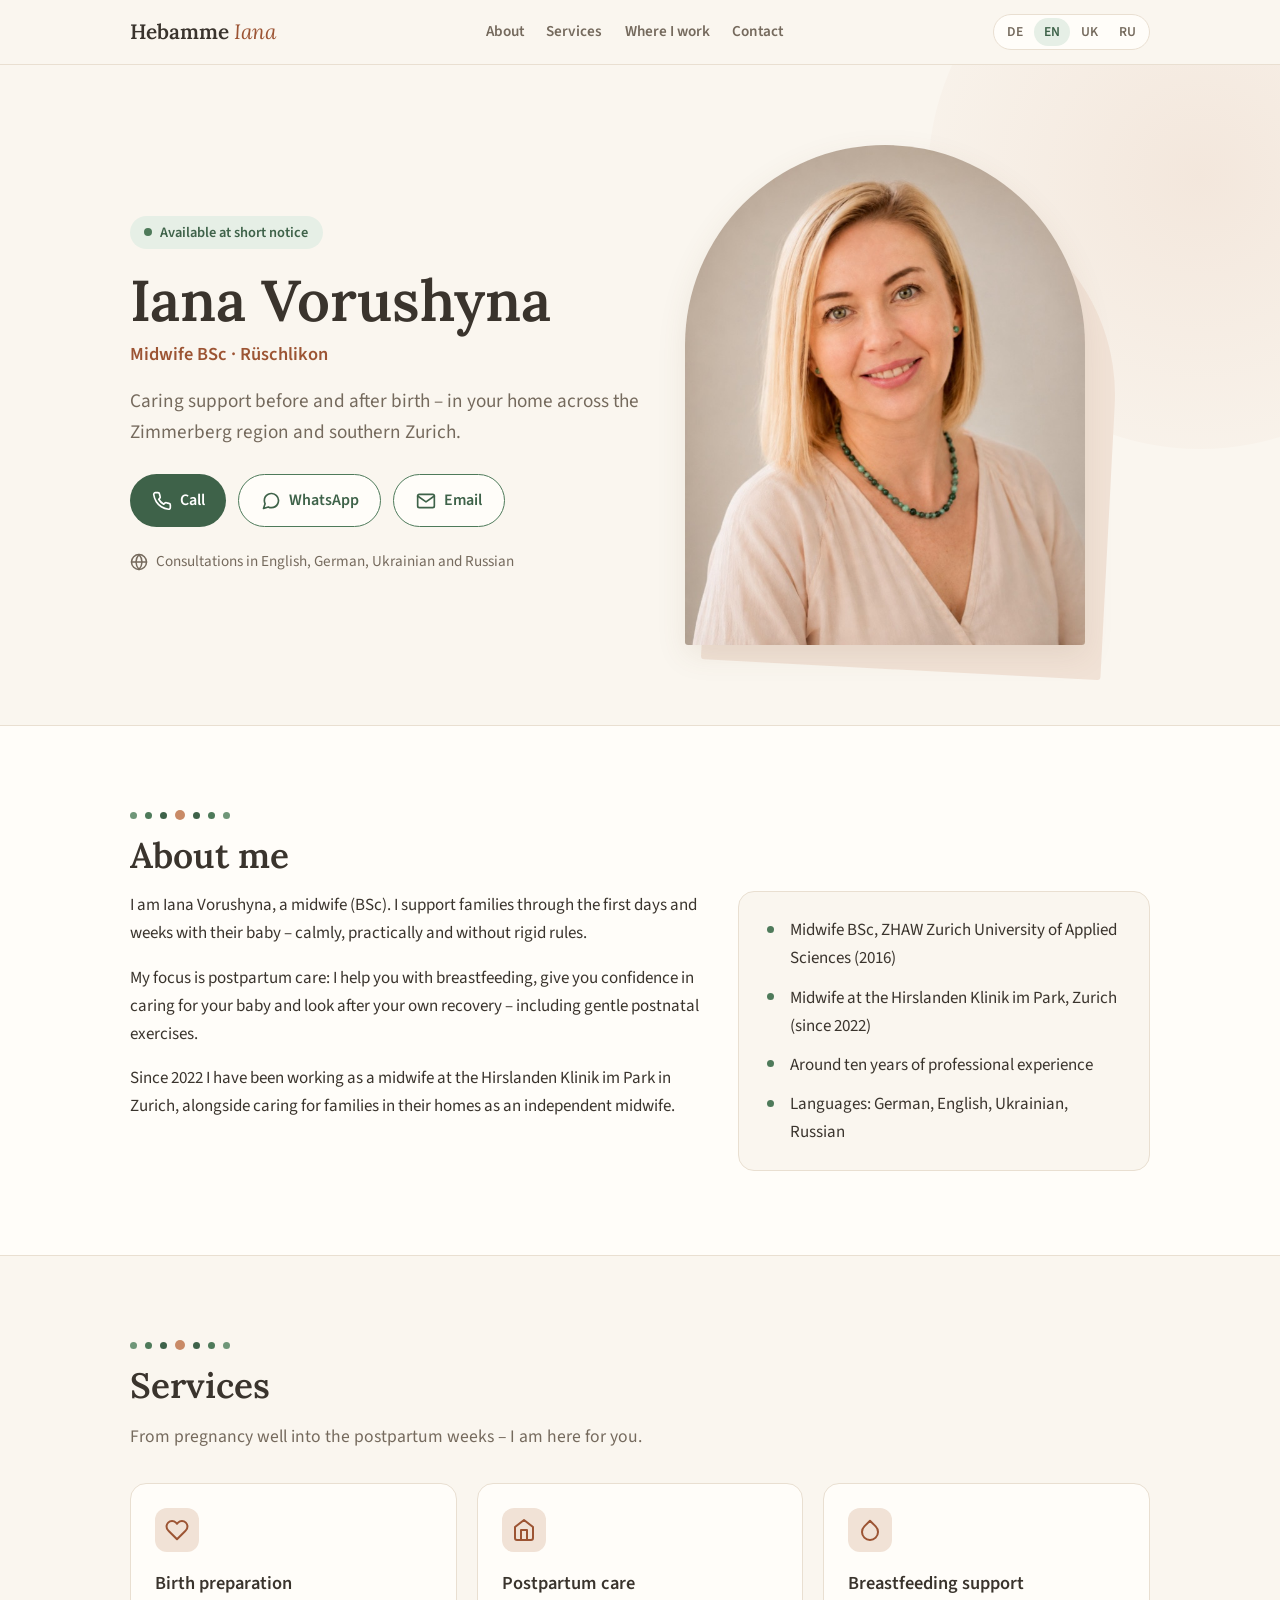
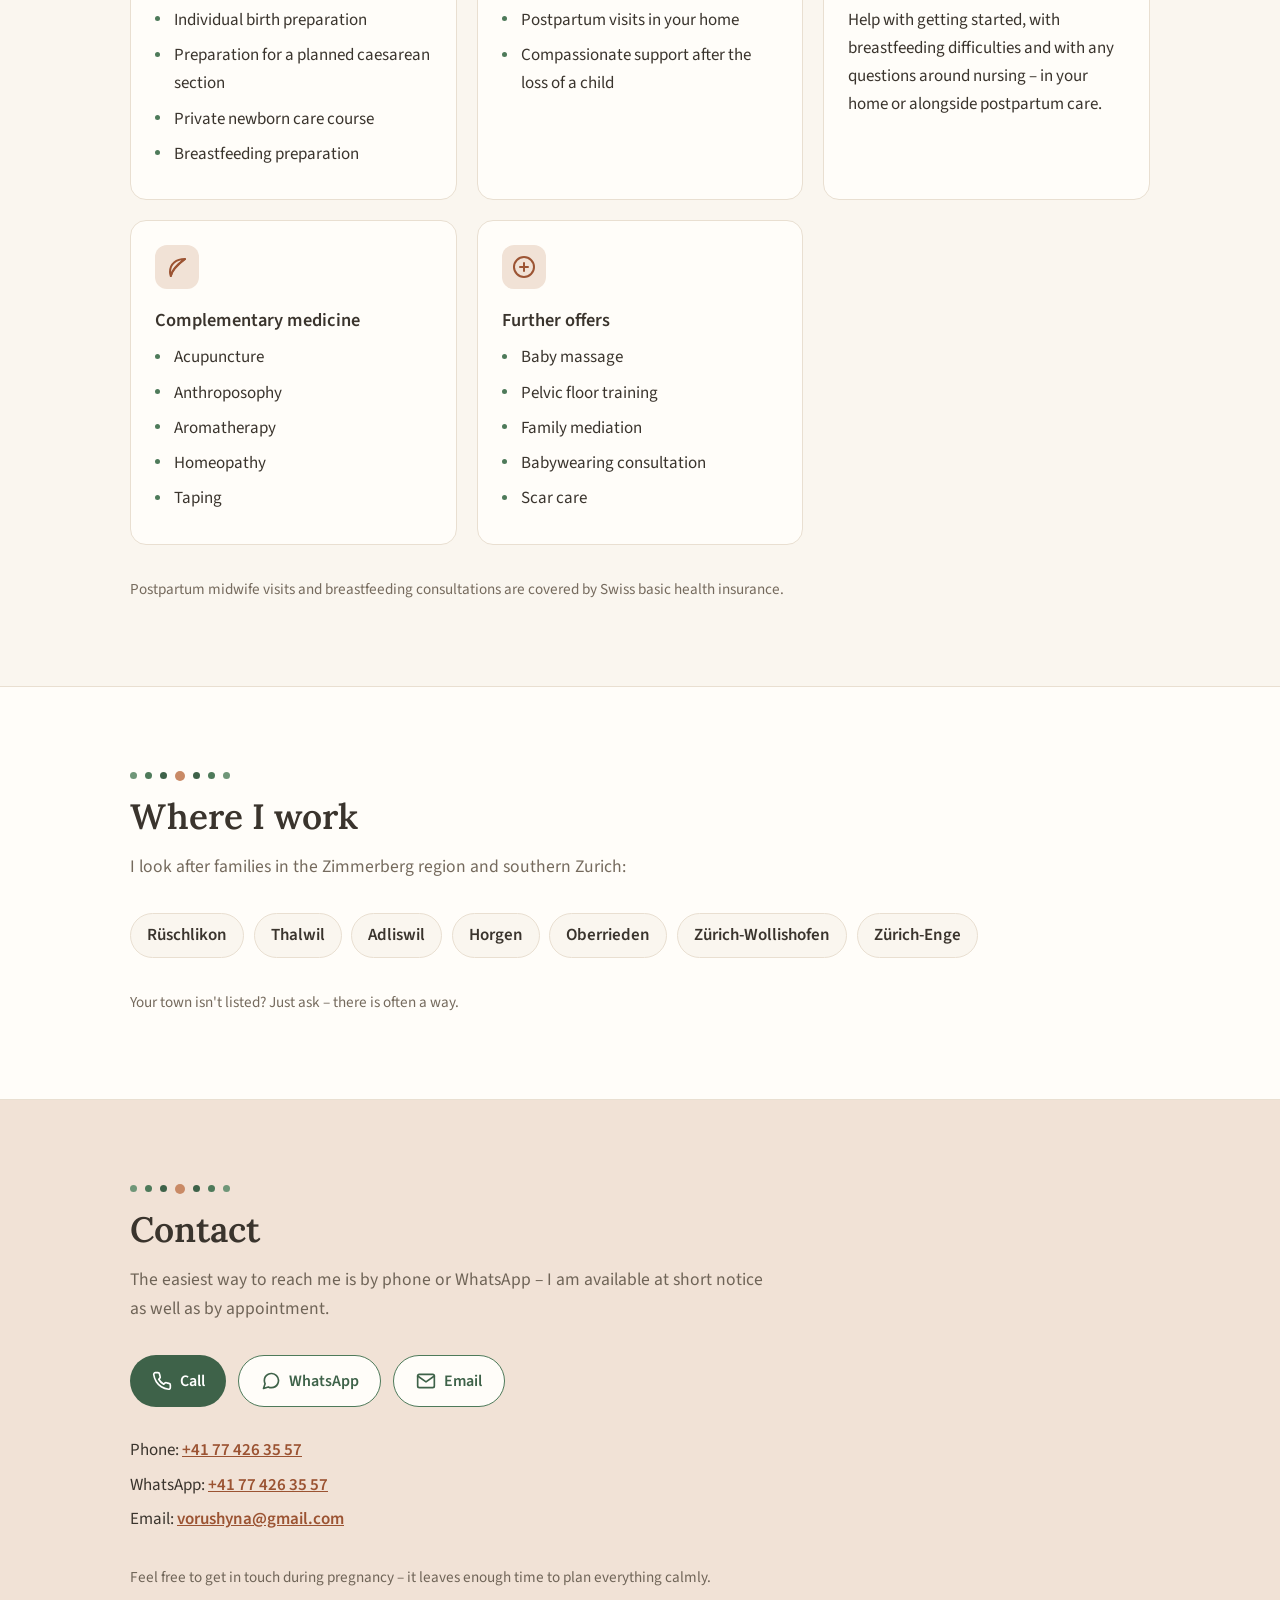
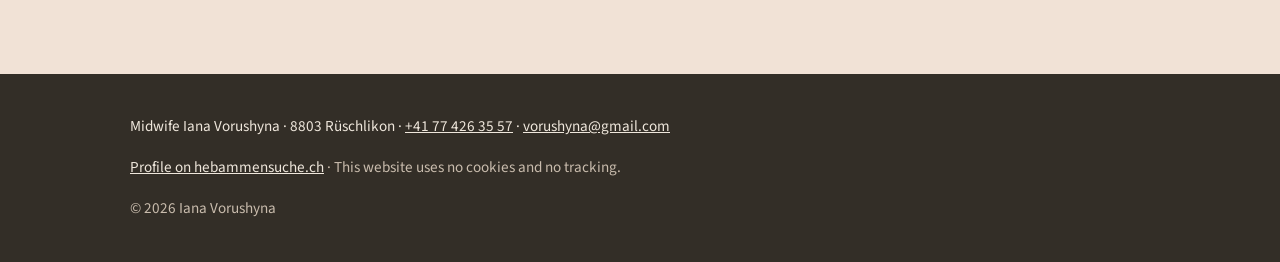
==== en/index.html @ c599ef02 "Add English page" ====
<!doctype html>
<html lang="en">
<head>
  <meta charset="utf-8">
  <meta name="viewport" content="width=device-width, initial-scale=1">
  <title>Midwife Iana Vorushyna – Rüschlikon &amp; Zimmerberg region</title>
  <meta name="description" content="Midwife (BSc) in Rüschlikon: postpartum home visits, breastfeeding support and birth preparation in the Zimmerberg region and Zurich. English-speaking, available at short notice.">
  <link rel="canonical" href="https://hebamme-iana.ch/en/">
  <link rel="alternate" hreflang="de" href="https://hebamme-iana.ch/">
  <link rel="alternate" hreflang="en" href="https://hebamme-iana.ch/en/">
  <link rel="alternate" hreflang="uk" href="https://hebamme-iana.ch/uk/">
  <link rel="alternate" hreflang="ru" href="https://hebamme-iana.ch/ru/">
  <link rel="alternate" hreflang="x-default" href="https://hebamme-iana.ch/">
  <meta property="og:type" content="website">
  <meta property="og:title" content="Midwife Iana Vorushyna – Rüschlikon &amp; Zimmerberg region">
  <meta property="og:description" content="Postpartum home visits, breastfeeding support and birth preparation in the Zimmerberg region and Zurich.">
  <meta property="og:url" content="https://hebamme-iana.ch/en/">
  <meta property="og:image" content="https://hebamme-iana.ch/img/iana-800.jpg">
  <meta property="og:locale" content="en_US">
  <meta name="theme-color" content="#FAF6EF">
  <link rel="icon" href="../img/favicon.svg" type="image/svg+xml">
  <link rel="apple-touch-icon" href="../img/apple-touch-icon.png">
  <link rel="preload" href="../fonts/lora-600.woff2" as="font" type="font/woff2" crossorigin>
  <link rel="preload" href="../fonts/source-sans-3-400.woff2" as="font" type="font/woff2" crossorigin>
  <link rel="stylesheet" href="../css/style.css">
  <script src="../js/lang.js" defer></script>
  <script type="application/ld+json">
  {
    "@context": "https://schema.org",
    "@type": "Midwife",
    "@id": "https://hebamme-iana.ch/#midwife",
    "name": "Hebamme Iana Vorushyna",
    "image": "https://hebamme-iana.ch/img/iana-800.jpg",
    "url": "https://hebamme-iana.ch/",
    "telephone": "+41774263557",
    "email": "vorushyna@gmail.com",
    "address": {
      "@type": "PostalAddress",
      "postalCode": "8803",
      "addressLocality": "Rüschlikon",
      "addressRegion": "ZH",
      "addressCountry": "CH"
    },
    "areaServed": ["Rüschlikon", "Thalwil", "Adliswil", "Horgen", "Oberrieden", "Zürich Wollishofen", "Zürich Enge"],
    "knowsLanguage": ["de", "en", "uk", "ru"],
    "sameAs": ["https://www.hebammensuche.ch/suche/profil/?hebammenname=&plz=8803&sektionId=39&leistungen=&id=36807"]
  }
  </script>
</head>
<body>
  <a class="skip-link" href="#main">Skip to content</a>
  <header class="site-header">
    <div class="wrap header-inner">
      <a class="brand" href="#top">Hebamme <em>Iana</em></a>
      <nav class="site-nav" aria-label="Sections">
        <a href="#about">About</a>
        <a href="#services">Services</a>
        <a href="#area">Where I work</a>
        <a href="#contact">Contact</a>
      </nav>
      <nav class="lang-switcher" aria-label="Choose language">
        <a href="../" data-lang="de" lang="de" hreflang="de">DE</a>
        <a href="./" data-lang="en" aria-current="page">EN</a>
        <a href="../uk/" data-lang="uk" lang="uk" hreflang="uk">UK</a>
        <a href="../ru/" data-lang="ru" lang="ru" hreflang="ru">RU</a>
      </nav>
    </div>
  </header>

  <main id="main">
    <section class="hero" id="top">
      <div class="wrap hero-grid">
        <div class="hero-text">
          <p class="badge"><span class="badge-dot" aria-hidden="true"></span>Available at short notice</p>
          <h1>Iana Vorushyna</h1>
          <p class="role">Midwife BSc · Rüschlikon</p>
          <p class="lead">Caring support before and after birth – in your home across the Zimmerberg region and southern Zurich.</p>
          <div class="cta-row">
            <a class="btn btn-primary" href="tel:+41774263557"><svg viewBox="0 0 24 24" width="20" height="20" fill="none" stroke="currentColor" stroke-width="2" stroke-linecap="round" stroke-linejoin="round" aria-hidden="true"><path d="M22 16.92v3a2 2 0 0 1-2.18 2 19.79 19.79 0 0 1-8.63-3.07 19.5 19.5 0 0 1-6-6A19.79 19.79 0 0 1 2.08 4.18 2 2 0 0 1 4.06 2h3a2 2 0 0 1 2 1.72 12.84 12.84 0 0 0 .7 2.81 2 2 0 0 1-.45 2.11L8.09 9.91a16 16 0 0 0 6 6l1.27-1.27a2 2 0 0 1 2.11-.45 12.84 12.84 0 0 0 2.81.7A2 2 0 0 1 22 16.92z"/></svg>Call</a>
            <a class="btn btn-secondary" href="https://wa.me/41774263557"><svg viewBox="0 0 24 24" width="20" height="20" fill="none" stroke="currentColor" stroke-width="2" stroke-linecap="round" stroke-linejoin="round" aria-hidden="true"><path d="M21 11.5a8.38 8.38 0 0 1-.9 3.8 8.5 8.5 0 0 1-7.6 4.7 8.38 8.38 0 0 1-3.8-.9L3 21l1.9-5.7a8.38 8.38 0 0 1-.9-3.8 8.5 8.5 0 0 1 4.7-7.6 8.38 8.38 0 0 1 3.8-.9h.5a8.48 8.48 0 0 1 8 8v.5z"/></svg>WhatsApp</a>
            <a class="btn btn-secondary" href="mailto:vorushyna@gmail.com"><svg viewBox="0 0 24 24" width="20" height="20" fill="none" stroke="currentColor" stroke-width="2" stroke-linecap="round" stroke-linejoin="round" aria-hidden="true"><path d="M4 4h16c1.1 0 2 .9 2 2v12c0 1.1-.9 2-2 2H4c-1.1 0-2-.9-2-2V6c0-1.1.9-2 2-2z"/><path d="m22 6-10 7L2 6"/></svg>Email</a>
          </div>
          <p class="hero-langs"><svg viewBox="0 0 24 24" width="18" height="18" fill="none" stroke="currentColor" stroke-width="2" stroke-linecap="round" stroke-linejoin="round" aria-hidden="true"><circle cx="12" cy="12" r="10"/><path d="M2 12h20"/><path d="M12 2a15.3 15.3 0 0 1 4 10 15.3 15.3 0 0 1-4 10 15.3 15.3 0 0 1-4-10 15.3 15.3 0 0 1 4-10z"/></svg>Consultations in English, German, Ukrainian and Russian</p>
        </div>
        <div class="hero-photo">
          <img src="../img/iana-800.jpg" srcset="../img/iana-480.jpg 384w, ../img/iana-800.jpg 640w" sizes="(min-width: 900px) 400px, 82vw" width="640" height="800" alt="Portrait of midwife Iana Vorushyna" fetchpriority="high">
        </div>
      </div>
    </section>

    <section class="section section-paper" id="about">
      <div class="wrap">
        <div class="beads" aria-hidden="true"><i></i><i></i><i></i><i></i><i></i><i></i><i></i></div>
        <h2>About me</h2>
        <div class="about-grid">
          <div class="about-text">
            <p>I am Iana Vorushyna, a midwife (BSc). I support families through the first days and weeks with their baby – calmly, practically and without rigid rules.</p>
            <p>My focus is postpartum care: I help you with breastfeeding, give you confidence in caring for your baby and look after your own recovery – including gentle postnatal exercises.</p>
            <p>Since 2022 I have been working as a midwife at the Hirslanden Klinik im Park in Zurich, alongside caring for families in their homes as an independent midwife.</p>
          </div>
          <ul class="facts">
            <li>Midwife BSc, ZHAW Zurich University of Applied Sciences (2016)</li>
            <li>Midwife at the Hirslanden Klinik im Park, Zurich (since 2022)</li>
            <li>Around ten years of professional experience</li>
            <li>Languages: German, English, Ukrainian, Russian</li>
          </ul>
        </div>
      </div>
    </section>

    <section class="section" id="services">
      <div class="wrap">
        <div class="beads" aria-hidden="true"><i></i><i></i><i></i><i></i><i></i><i></i><i></i></div>
        <h2>Services</h2>
        <p class="section-intro">From pregnancy well into the postpartum weeks – I am here for you.</p>
        <div class="cards">
          <article class="card">
            <div class="card-icon"><svg viewBox="0 0 24 24" width="24" height="24" fill="none" stroke="currentColor" stroke-width="2" stroke-linecap="round" stroke-linejoin="round" aria-hidden="true"><path d="M20.84 4.61a5.5 5.5 0 0 0-7.78 0L12 5.67l-1.06-1.06a5.5 5.5 0 0 0-7.78 7.78l1.06 1.06L12 21.23l7.78-7.78 1.06-1.06a5.5 5.5 0 0 0 0-7.78z"/></svg></div>
            <h3>Birth preparation</h3>
            <ul>
              <li>Individual birth preparation</li>
              <li>Preparation for a planned caesarean section</li>
              <li>Private newborn care course</li>
              <li>Breastfeeding preparation</li>
            </ul>
          </article>
          <article class="card">
            <div class="card-icon"><svg viewBox="0 0 24 24" width="24" height="24" fill="none" stroke="currentColor" stroke-width="2" stroke-linecap="round" stroke-linejoin="round" aria-hidden="true"><path d="m3 9 9-7 9 7v11a2 2 0 0 1-2 2H5a2 2 0 0 1-2-2z"/><path d="M9 22V12h6v10"/></svg></div>
            <h3>Postpartum care</h3>
            <ul>
              <li>Postpartum visits in your home</li>
              <li>Compassionate support after the loss of a child</li>
            </ul>
          </article>
          <article class="card">
            <div class="card-icon"><svg viewBox="0 0 24 24" width="24" height="24" fill="none" stroke="currentColor" stroke-width="2" stroke-linecap="round" stroke-linejoin="round" aria-hidden="true"><path d="m12 2.69 5.66 5.66a8 8 0 1 1-11.31 0z"/></svg></div>
            <h3>Breastfeeding support</h3>
            <p>Help with getting started, with breastfeeding difficulties and with any questions around nursing – in your home or alongside postpartum care.</p>
          </article>
          <article class="card">
            <div class="card-icon"><svg viewBox="0 0 24 24" width="24" height="24" fill="none" stroke="currentColor" stroke-width="2" stroke-linecap="round" stroke-linejoin="round" aria-hidden="true"><path d="M20 4c-9 0-15 5-15 13 0 1.5.3 2.7.8 4C7 15 11 10 20 4z"/><path d="M5.8 21C7 16 11 11 20 4"/></svg></div>
            <h3>Complementary medicine</h3>
            <ul>
              <li>Acupuncture</li>
              <li>Anthroposophy</li>
              <li>Aromatherapy</li>
              <li>Homeopathy</li>
              <li>Taping</li>
            </ul>
          </article>
          <article class="card">
            <div class="card-icon"><svg viewBox="0 0 24 24" width="24" height="24" fill="none" stroke="currentColor" stroke-width="2" stroke-linecap="round" stroke-linejoin="round" aria-hidden="true"><circle cx="12" cy="12" r="10"/><path d="M12 8v8"/><path d="M8 12h8"/></svg></div>
            <h3>Further offers</h3>
            <ul>
              <li>Baby massage</li>
              <li>Pelvic floor training</li>
              <li>Family mediation</li>
              <li>Babywearing consultation</li>
              <li>Scar care</li>
            </ul>
          </article>
        </div>
        <p class="note">Postpartum midwife visits and breastfeeding consultations are covered by Swiss basic health insurance.</p>
      </div>
    </section>

    <section class="section section-paper" id="area">
      <div class="wrap">
        <div class="beads" aria-hidden="true"><i></i><i></i><i></i><i></i><i></i><i></i><i></i></div>
        <h2>Where I work</h2>
        <p class="section-intro">I look after families in the Zimmerberg region and southern Zurich:</p>
        <ul class="chips">
          <li>Rüschlikon</li>
          <li>Thalwil</li>
          <li>Adliswil</li>
          <li>Horgen</li>
          <li>Oberrieden</li>
          <li>Zürich-Wollishofen</li>
          <li>Zürich-Enge</li>
        </ul>
        <p class="note">Your town isn't listed? Just ask – there is often a way.</p>
      </div>
    </section>

    <section class="section section-contact" id="contact">
      <div class="wrap">
        <div class="beads" aria-hidden="true"><i></i><i></i><i></i><i></i><i></i><i></i><i></i></div>
        <h2>Contact</h2>
        <p class="section-intro">The easiest way to reach me is by phone or WhatsApp – I am available at short notice as well as by appointment.</p>
        <div class="cta-row">
          <a class="btn btn-primary" href="tel:+41774263557"><svg viewBox="0 0 24 24" width="20" height="20" fill="none" stroke="currentColor" stroke-width="2" stroke-linecap="round" stroke-linejoin="round" aria-hidden="true"><path d="M22 16.92v3a2 2 0 0 1-2.18 2 19.79 19.79 0 0 1-8.63-3.07 19.5 19.5 0 0 1-6-6A19.79 19.79 0 0 1 2.08 4.18 2 2 0 0 1 4.06 2h3a2 2 0 0 1 2 1.72 12.84 12.84 0 0 0 .7 2.81 2 2 0 0 1-.45 2.11L8.09 9.91a16 16 0 0 0 6 6l1.27-1.27a2 2 0 0 1 2.11-.45 12.84 12.84 0 0 0 2.81.7A2 2 0 0 1 22 16.92z"/></svg>Call</a>
          <a class="btn btn-secondary" href="https://wa.me/41774263557"><svg viewBox="0 0 24 24" width="20" height="20" fill="none" stroke="currentColor" stroke-width="2" stroke-linecap="round" stroke-linejoin="round" aria-hidden="true"><path d="M21 11.5a8.38 8.38 0 0 1-.9 3.8 8.5 8.5 0 0 1-7.6 4.7 8.38 8.38 0 0 1-3.8-.9L3 21l1.9-5.7a8.38 8.38 0 0 1-.9-3.8 8.5 8.5 0 0 1 4.7-7.6 8.38 8.38 0 0 1 3.8-.9h.5a8.48 8.48 0 0 1 8 8v.5z"/></svg>WhatsApp</a>
          <a class="btn btn-secondary" href="mailto:vorushyna@gmail.com"><svg viewBox="0 0 24 24" width="20" height="20" fill="none" stroke="currentColor" stroke-width="2" stroke-linecap="round" stroke-linejoin="round" aria-hidden="true"><path d="M4 4h16c1.1 0 2 .9 2 2v12c0 1.1-.9 2-2 2H4c-1.1 0-2-.9-2-2V6c0-1.1.9-2 2-2z"/><path d="m22 6-10 7L2 6"/></svg>Email</a>
        </div>
        <ul class="contact-list">
          <li>Phone: <a href="tel:+41774263557">+41&nbsp;77&nbsp;426&nbsp;35&nbsp;57</a></li>
          <li>WhatsApp: <a href="https://wa.me/41774263557">+41&nbsp;77&nbsp;426&nbsp;35&nbsp;57</a></li>
          <li>Email: <a href="mailto:vorushyna@gmail.com">vorushyna@gmail.com</a></li>
        </ul>
        <p class="note">Feel free to get in touch during pregnancy – it leaves enough time to plan everything calmly.</p>
      </div>
    </section>
  </main>

  <footer class="site-footer">
    <div class="wrap">
      <p class="footer-id">Midwife Iana Vorushyna · 8803 Rüschlikon · <a href="tel:+41774263557">+41&nbsp;77&nbsp;426&nbsp;35&nbsp;57</a> · <a href="mailto:vorushyna@gmail.com">vorushyna@gmail.com</a></p>
      <p class="footer-meta"><a href="https://www.hebammensuche.ch/suche/profil/?hebammenname=&amp;plz=8803&amp;sektionId=39&amp;leistungen=&amp;id=36807" target="_blank" rel="noopener">Profile on hebammensuche.ch</a> · This website uses no cookies and no tracking.</p>
      <p class="footer-copy">© 2026 Iana Vorushyna</p>
    </div>
  </footer>
</body>
</html>
---- css/style.css ----
/* Fonts — self-hosted, latin+cyrillic */
@font-face {
  font-family: "Lora";
  font-style: normal;
  font-weight: 600;
  font-display: swap;
  src: url("../fonts/lora-600.woff2") format("woff2");
}
@font-face {
  font-family: "Lora";
  font-style: italic;
  font-weight: 400;
  font-display: swap;
  src: url("../fonts/lora-italic.woff2") format("woff2");
}
@font-face {
  font-family: "Source Sans 3";
  font-style: normal;
  font-weight: 400;
  font-display: swap;
  src: url("../fonts/source-sans-3-400.woff2") format("woff2");
}
@font-face {
  font-family: "Source Sans 3";
  font-style: normal;
  font-weight: 600;
  font-display: swap;
  src: url("../fonts/source-sans-3-600.woff2") format("woff2");
}

/* Tokens */
:root {
  --bg: #FAF6EF;
  --paper: #FFFDF9;
  --ink: #3A342D;
  --muted: #756A5D;
  --jade: #4E7A5A;
  --jade-deep: #3E6249;
  --jade-soft: #E6EFE6;
  --jade-light: #6F9678;
  --terracotta: #B4653F;
  --terracotta-deep: #9C5433;
  --warm-bead: #C98A66;
  --blush: #F1E2D6;
  --line: #E9DFD1;
  --footer-bg: #332E27;
  --radius: 16px;
  --shadow: 0 10px 30px rgba(115, 85, 55, 0.10);
  --font-display: "Lora", Georgia, "Times New Roman", serif;
  --font-body: "Source Sans 3", -apple-system, "Segoe UI", Roboto, sans-serif;
}

/* Base */
*, *::before, *::after { box-sizing: border-box; }
html { scroll-padding-top: 4.5rem; }
@media (prefers-reduced-motion: no-preference) {
  html { scroll-behavior: smooth; }
}
body {
  margin: 0;
  font-family: var(--font-body);
  font-size: 1.0625rem;
  line-height: 1.65;
  color: var(--ink);
  background: var(--bg);
}
img { max-width: 100%; height: auto; display: block; }
h1, h2 { font-family: var(--font-display); font-weight: 600; line-height: 1.12; margin: 0; }
h3 { font-size: 1.15rem; font-weight: 600; margin: 0 0 0.5rem; }
p { margin: 0 0 1rem; }
a { color: var(--terracotta-deep); }
::selection { background: var(--blush); }
:focus-visible { outline: 3px solid var(--terracotta); outline-offset: 2px; border-radius: 4px; }

.wrap { max-width: 1100px; margin-inline: auto; padding-inline: clamp(1.25rem, 4vw, 2.5rem); }

/* Skip link */
.skip-link {
  position: absolute;
  left: -999px;
  top: 0;
  background: var(--jade-deep);
  color: #fff;
  padding: 0.6rem 1rem;
  z-index: 100;
  border-radius: 0 0 8px 0;
}
.skip-link:focus { left: 0; }

/* Header */
.site-header {
  position: sticky;
  top: 0;
  z-index: 50;
  background: rgba(250, 246, 239, 0.92);
  backdrop-filter: blur(10px);
  -webkit-backdrop-filter: blur(10px);
  border-bottom: 1px solid var(--line);
}
.header-inner {
  display: flex;
  align-items: center;
  justify-content: space-between;
  gap: 1rem;
  min-height: 4rem;
}
.brand {
  font-family: var(--font-display);
  font-weight: 600;
  font-size: 1.3rem;
  color: var(--ink);
  text-decoration: none;
  white-space: nowrap;
}
.brand em { font-style: italic; font-weight: 400; color: var(--terracotta-deep); }
.site-nav { display: none; gap: 1.4rem; }
.site-nav a {
  color: var(--muted);
  text-decoration: none;
  font-weight: 600;
  font-size: 0.95rem;
}
.site-nav a:hover { color: var(--ink); }
.lang-switcher {
  display: flex;
  gap: 2px;
  border: 1px solid var(--line);
  border-radius: 999px;
  padding: 3px;
  background: var(--paper);
}
.lang-switcher a {
  padding: 0.15rem 0.6rem;
  border-radius: 999px;
  text-decoration: none;
  font-size: 0.85rem;
  font-weight: 600;
  color: var(--muted);
}
.lang-switcher a:hover { color: var(--ink); }
.lang-switcher a[aria-current="page"] { background: var(--jade-soft); color: var(--jade-deep); }

/* Hero */
.hero { padding-block: clamp(2.5rem, 7vw, 5rem); position: relative; overflow: hidden; }
.hero::before {
  content: "";
  position: absolute;
  right: -12rem;
  top: -10rem;
  width: 34rem;
  height: 34rem;
  border-radius: 50%;
  background: radial-gradient(circle, rgba(241, 226, 214, 0.75), rgba(241, 226, 214, 0));
  pointer-events: none;
}
.hero-grid { display: grid; gap: 2.5rem; align-items: center; position: relative; }
.badge {
  display: inline-flex;
  align-items: center;
  gap: 0.5rem;
  background: var(--jade-soft);
  color: var(--jade-deep);
  font-weight: 600;
  font-size: 0.9rem;
  padding: 0.3rem 0.9rem;
  border-radius: 999px;
  margin: 0 0 1.2rem;
}
.badge-dot {
  width: 8px;
  height: 8px;
  border-radius: 50%;
  background: var(--jade);
}
.hero h1 { font-size: clamp(2.4rem, 6vw, 3.6rem); }
.role {
  font-size: 1.15rem;
  font-weight: 600;
  color: var(--terracotta-deep);
  margin: 0.4rem 0 1rem;
}
.lead { font-size: 1.2rem; color: var(--muted); max-width: 34rem; margin-bottom: 1.6rem; }
.cta-row { display: flex; flex-wrap: wrap; gap: 0.75rem; }
.btn {
  display: inline-flex;
  align-items: center;
  gap: 0.5rem;
  padding: 0.75rem 1.35rem;
  border-radius: 999px;
  font-weight: 600;
  font-size: 1rem;
  text-decoration: none;
  transition: transform 0.15s ease, background-color 0.15s ease, border-color 0.15s ease;
}
.btn:hover { transform: translateY(-1px); }
.btn-primary { background: var(--jade-deep); color: #fff; }
.btn-primary:hover { background: var(--jade); }
.btn-secondary {
  background: var(--paper);
  color: var(--jade-deep);
  border: 1.5px solid var(--jade);
}
.btn-secondary:hover { background: var(--jade-soft); }
.hero-langs {
  display: flex;
  align-items: center;
  gap: 0.5rem;
  color: var(--muted);
  font-size: 0.95rem;
  margin: 1.4rem 0 0;
}
.hero-photo { position: relative; width: min(400px, 82vw); margin-inline: auto; }
.hero-photo::before {
  content: "";
  position: absolute;
  inset: 10% -7% -5% 7%;
  background: var(--blush);
  border-radius: 999px 999px var(--radius) var(--radius);
  transform: rotate(3deg);
}
.hero-photo img {
  position: relative;
  width: 100%;
  border-radius: 999px 999px var(--radius) var(--radius);
  box-shadow: var(--shadow);
}

/* Hero load animation */
@media (prefers-reduced-motion: no-preference) {
  .hero-text > * { animation: rise 0.55s ease both; }
  .hero-text > *:nth-child(2) { animation-delay: 0.06s; }
  .hero-text > *:nth-child(3) { animation-delay: 0.12s; }
  .hero-text > *:nth-child(4) { animation-delay: 0.18s; }
  .hero-text > *:nth-child(5) { animation-delay: 0.24s; }
  .hero-text > *:nth-child(6) { animation-delay: 0.3s; }
  .hero-photo { animation: rise 0.65s ease 0.15s both; }
}
@keyframes rise {
  from { opacity: 0; transform: translateY(14px); }
  to { opacity: 1; transform: translateY(0); }
}

/* Sections */
.section { padding-block: clamp(3.25rem, 8vw, 5.25rem); }
.section-paper { background: var(--paper); border-block: 1px solid var(--line); }
.section-contact { background: var(--blush); }
.section h2 { font-size: clamp(1.7rem, 3.5vw, 2.2rem); margin-bottom: 1rem; }
.section-intro { color: var(--muted); font-size: 1.1rem; max-width: 40rem; margin-bottom: 2rem; }

/* Bead strand — signature */
.beads { display: flex; align-items: center; gap: 0.5rem; margin-bottom: 1rem; }
.beads i { width: 7px; height: 7px; border-radius: 50%; background: var(--jade); }
.beads i:nth-child(1), .beads i:nth-child(7) { background: var(--jade-light); }
.beads i:nth-child(3), .beads i:nth-child(5) { background: var(--jade-deep); }
.beads i:nth-child(4) { width: 10px; height: 10px; background: var(--warm-bead); }

/* About */
.about-grid { display: grid; gap: 2rem; }
.about-text p { max-width: 40rem; }
.facts {
  list-style: none;
  margin: 0;
  padding: 1.5rem 1.75rem;
  background: var(--bg);
  border: 1px solid var(--line);
  border-radius: var(--radius);
  align-self: start;
}
.facts li { position: relative; padding-left: 1.4rem; margin-bottom: 0.7rem; }
.facts li:last-child { margin-bottom: 0; }
.facts li::before {
  content: "";
  position: absolute;
  left: 0;
  top: 0.55em;
  width: 7px;
  height: 7px;
  border-radius: 50%;
  background: var(--jade);
}

/* Service cards */
.cards { display: grid; grid-template-columns: repeat(auto-fit, minmax(250px, 1fr)); gap: 1.25rem; }
.card {
  background: var(--paper);
  border: 1px solid var(--line);
  border-radius: var(--radius);
  padding: 1.5rem;
}
.card-icon {
  width: 44px;
  height: 44px;
  border-radius: 12px;
  background: var(--blush);
  color: var(--terracotta-deep);
  display: grid;
  place-items: center;
  margin-bottom: 1rem;
}
.card ul { list-style: none; margin: 0; padding: 0; }
.card li { position: relative; padding-left: 1.2rem; margin-bottom: 0.45rem; color: var(--ink); }
.card li::before {
  content: "";
  position: absolute;
  left: 0;
  top: 0.6em;
  width: 5px;
  height: 5px;
  border-radius: 50%;
  background: var(--jade);
}
.card p { margin: 0; }
.note { color: var(--muted); font-size: 0.95rem; margin: 2rem 0 0; }

/* Area chips */
.chips { list-style: none; display: flex; flex-wrap: wrap; gap: 0.6rem; margin: 0; padding: 0; }
.chips li {
  background: var(--bg);
  border: 1px solid var(--line);
  border-radius: 999px;
  padding: 0.45rem 1rem;
  font-weight: 600;
}

/* Contact */
.section-contact .cta-row { margin-bottom: 1.8rem; }
.contact-list { list-style: none; margin: 0; padding: 0; }
.contact-list li { margin-bottom: 0.4rem; }
.contact-list a { font-weight: 600; }
/* On the blush band --muted (4.17:1) and --terracotta-deep (4.45:1) fall under 4.5:1 */
.section-contact .section-intro,
.section-contact .note { color: #6F6457; }
.contact-list a { color: #9B5332; }

/* Footer */
.site-footer {
  background: var(--footer-bg);
  color: #EFE7DC;
  padding-block: 2.5rem;
  font-size: 0.95rem;
}
.site-footer a { color: #EFE7DC; }
.footer-meta, .footer-copy { color: #C9BCAD; }
.footer-copy { margin-bottom: 0; }

/* Language suggestion banner (injected by js/lang.js) */
.lang-banner {
  display: flex;
  flex-wrap: wrap;
  align-items: center;
  justify-content: center;
  gap: 0.4rem 1rem;
  background: var(--jade-deep);
  color: #fff;
  padding: 0.6rem 1rem;
  font-size: 0.95rem;
  text-align: center;
}
.lang-banner-link { color: #fff; font-weight: 600; }
.lang-banner-close {
  background: none;
  border: 0;
  color: #fff;
  font-size: 1.3rem;
  line-height: 1;
  padding: 0.2rem 0.5rem;
  cursor: pointer;
  opacity: 0.85;
}
.lang-banner-close:hover { opacity: 1; }
/* The terracotta ring is only 1.6:1 on the jade-deep banner */
.lang-banner :focus-visible { outline-color: #fff; }

/* Desktop */
@media (min-width: 900px) {
  .site-nav { display: flex; }
  .hero-grid { grid-template-columns: 1.05fr 0.95fr; }
  .hero-photo { margin-inline: 0 auto; }
  .about-grid { grid-template-columns: 1.4fr 1fr; }
}
/* Mobile: portrait first */
@media (max-width: 899.98px) {
  .hero-photo { order: -1; width: min(300px, 78vw); }
}

/* Reduced motion */
@media (prefers-reduced-motion: reduce) {
  *, *::before, *::after {
    animation: none !important;
    transition: none !important;
  }
}
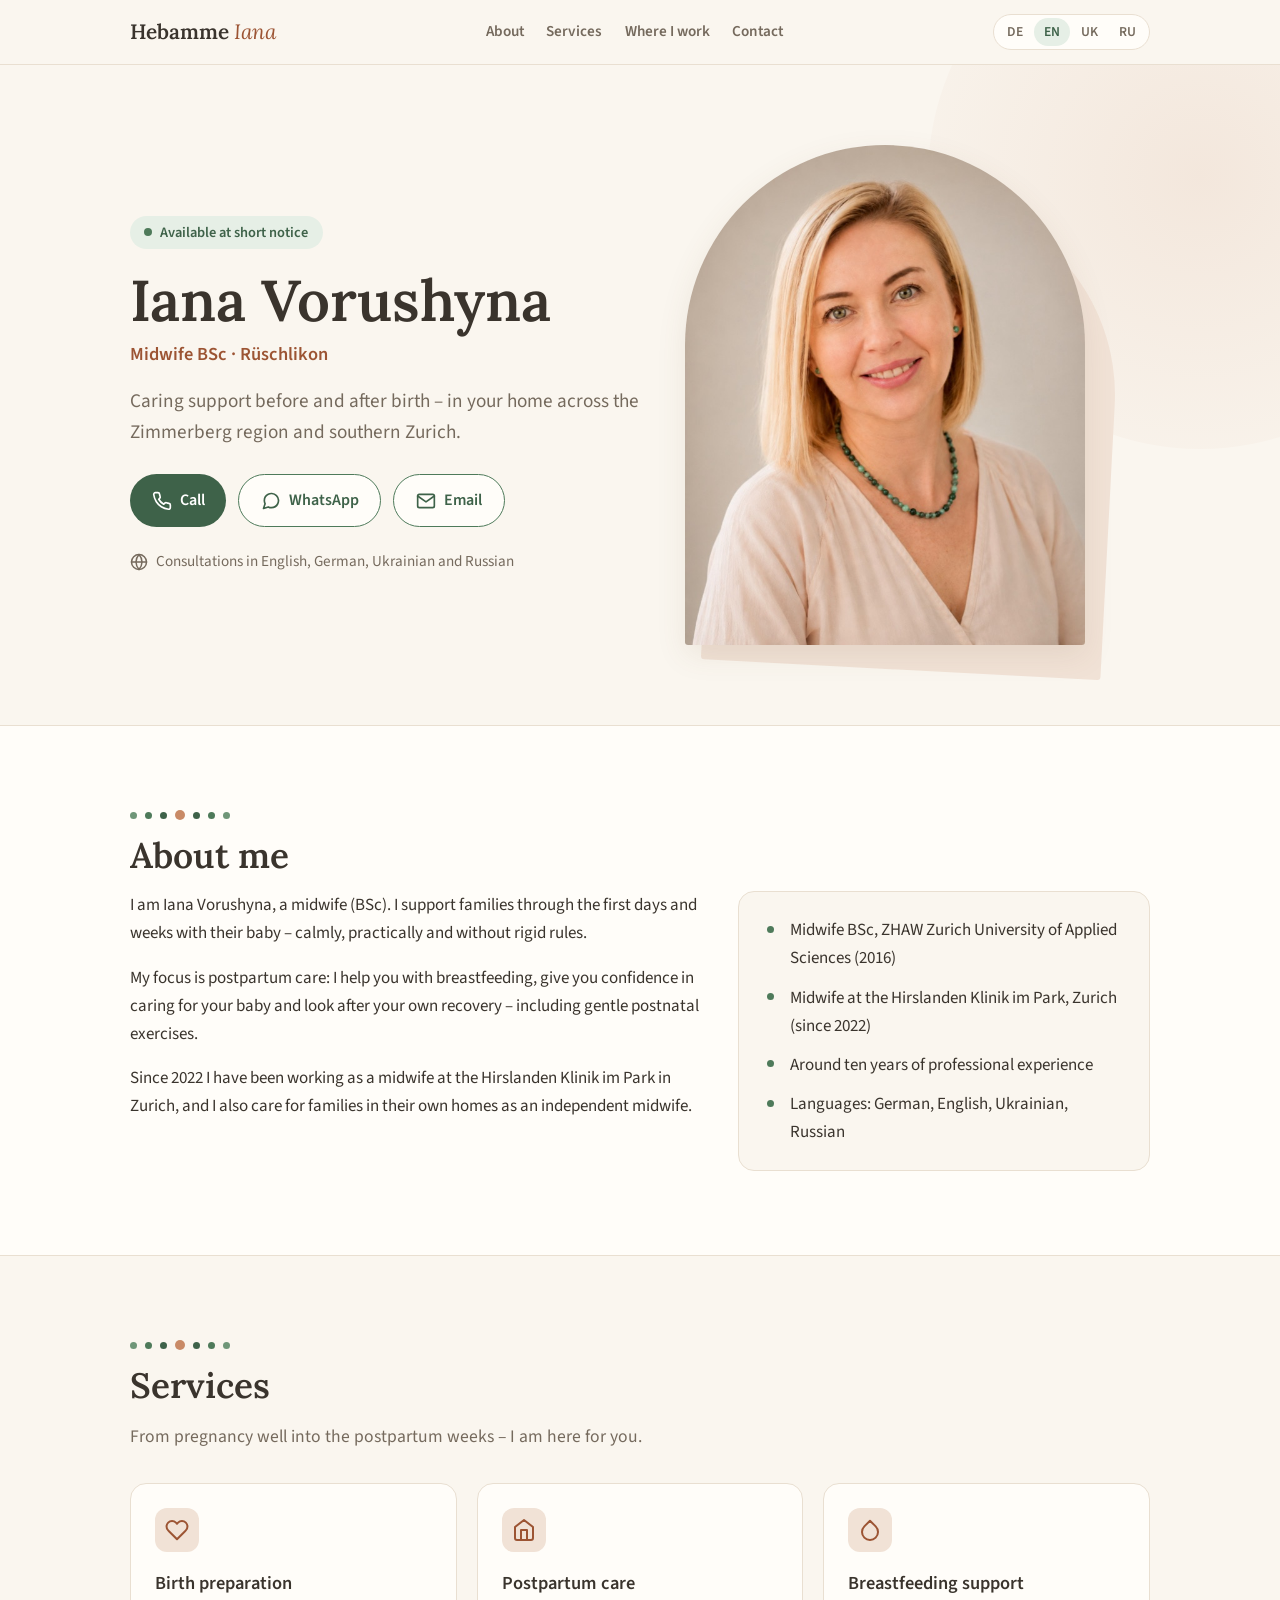
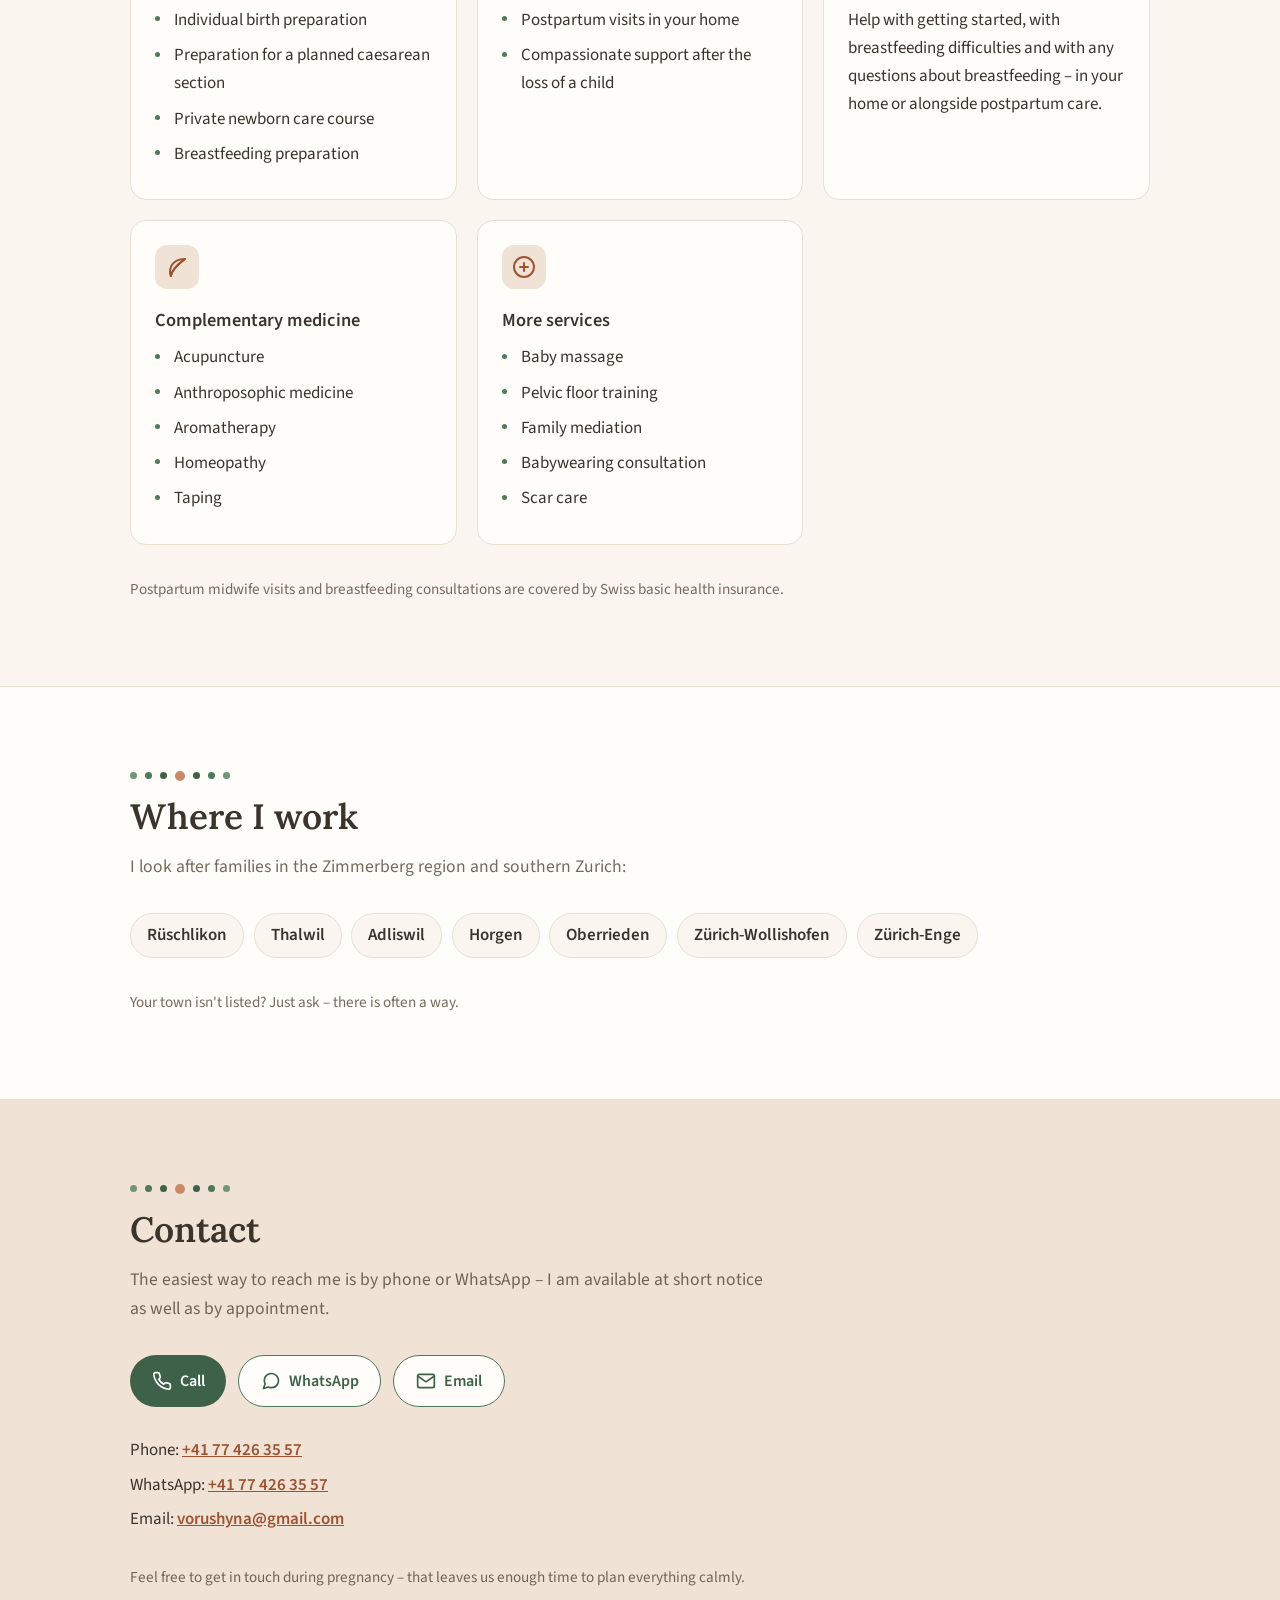
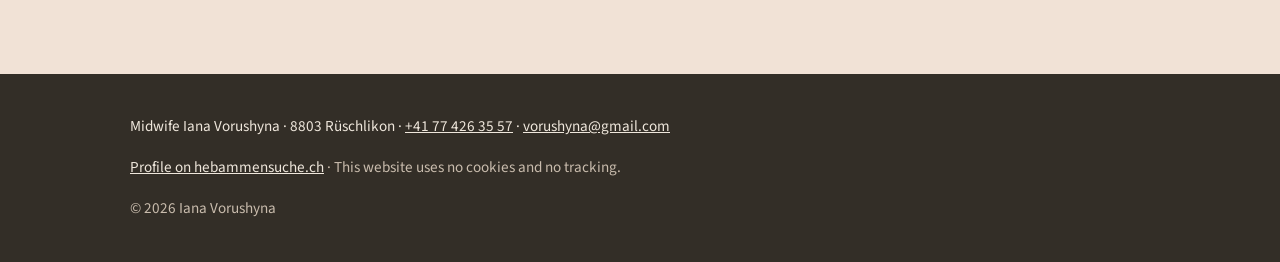
==== commit 2a704d7e: "Refine English copy" ====
--- a/en/index.html
+++ b/en/index.html
@@ -16,7 +16,7 @@
   <meta property="og:description" content="Postpartum home visits, breastfeeding support and birth preparation in the Zimmerberg region and Zurich.">
   <meta property="og:url" content="https://hebamme-iana.ch/en/">
   <meta property="og:image" content="https://hebamme-iana.ch/img/iana-800.jpg">
-  <meta property="og:locale" content="en_US">
+  <meta property="og:locale" content="en_GB">
   <meta name="theme-color" content="#FAF6EF">
   <link rel="icon" href="../img/favicon.svg" type="image/svg+xml">
   <link rel="apple-touch-icon" href="../img/apple-touch-icon.png">
@@ -96,7 +96,7 @@
           <div class="about-text">
             <p>I am Iana Vorushyna, a midwife (BSc). I support families through the first days and weeks with their baby – calmly, practically and without rigid rules.</p>
             <p>My focus is postpartum care: I help you with breastfeeding, give you confidence in caring for your baby and look after your own recovery – including gentle postnatal exercises.</p>
-            <p>Since 2022 I have been working as a midwife at the Hirslanden Klinik im Park in Zurich, alongside caring for families in their homes as an independent midwife.</p>
+            <p>Since 2022 I have been working as a midwife at the Hirslanden Klinik im Park in Zurich, and I also care for families in their own homes as an independent midwife.</p>
           </div>
           <ul class="facts">
             <li>Midwife BSc, ZHAW Zurich University of Applied Sciences (2016)</li>
@@ -135,14 +135,14 @@
           <article class="card">
             <div class="card-icon"><svg viewBox="0 0 24 24" width="24" height="24" fill="none" stroke="currentColor" stroke-width="2" stroke-linecap="round" stroke-linejoin="round" aria-hidden="true"><path d="m12 2.69 5.66 5.66a8 8 0 1 1-11.31 0z"/></svg></div>
             <h3>Breastfeeding support</h3>
-            <p>Help with getting started, with breastfeeding difficulties and with any questions around nursing – in your home or alongside postpartum care.</p>
+            <p>Help with getting started, with breastfeeding difficulties and with any questions about breastfeeding – in your home or alongside postpartum care.</p>
           </article>
           <article class="card">
             <div class="card-icon"><svg viewBox="0 0 24 24" width="24" height="24" fill="none" stroke="currentColor" stroke-width="2" stroke-linecap="round" stroke-linejoin="round" aria-hidden="true"><path d="M20 4c-9 0-15 5-15 13 0 1.5.3 2.7.8 4C7 15 11 10 20 4z"/><path d="M5.8 21C7 16 11 11 20 4"/></svg></div>
             <h3>Complementary medicine</h3>
             <ul>
               <li>Acupuncture</li>
-              <li>Anthroposophy</li>
+              <li>Anthroposophic medicine</li>
               <li>Aromatherapy</li>
               <li>Homeopathy</li>
               <li>Taping</li>
@@ -150,7 +150,7 @@
           </article>
           <article class="card">
             <div class="card-icon"><svg viewBox="0 0 24 24" width="24" height="24" fill="none" stroke="currentColor" stroke-width="2" stroke-linecap="round" stroke-linejoin="round" aria-hidden="true"><circle cx="12" cy="12" r="10"/><path d="M12 8v8"/><path d="M8 12h8"/></svg></div>
-            <h3>Further offers</h3>
+            <h3>More services</h3>
             <ul>
               <li>Baby massage</li>
               <li>Pelvic floor training</li>
@@ -197,7 +197,7 @@
           <li>WhatsApp: <a href="https://wa.me/41774263557">+41&nbsp;77&nbsp;426&nbsp;35&nbsp;57</a></li>
           <li>Email: <a href="mailto:vorushyna@gmail.com">vorushyna@gmail.com</a></li>
         </ul>
-        <p class="note">Feel free to get in touch during pregnancy – it leaves enough time to plan everything calmly.</p>
+        <p class="note">Feel free to get in touch during pregnancy – that leaves us enough time to plan everything calmly.</p>
       </div>
     </section>
   </main>
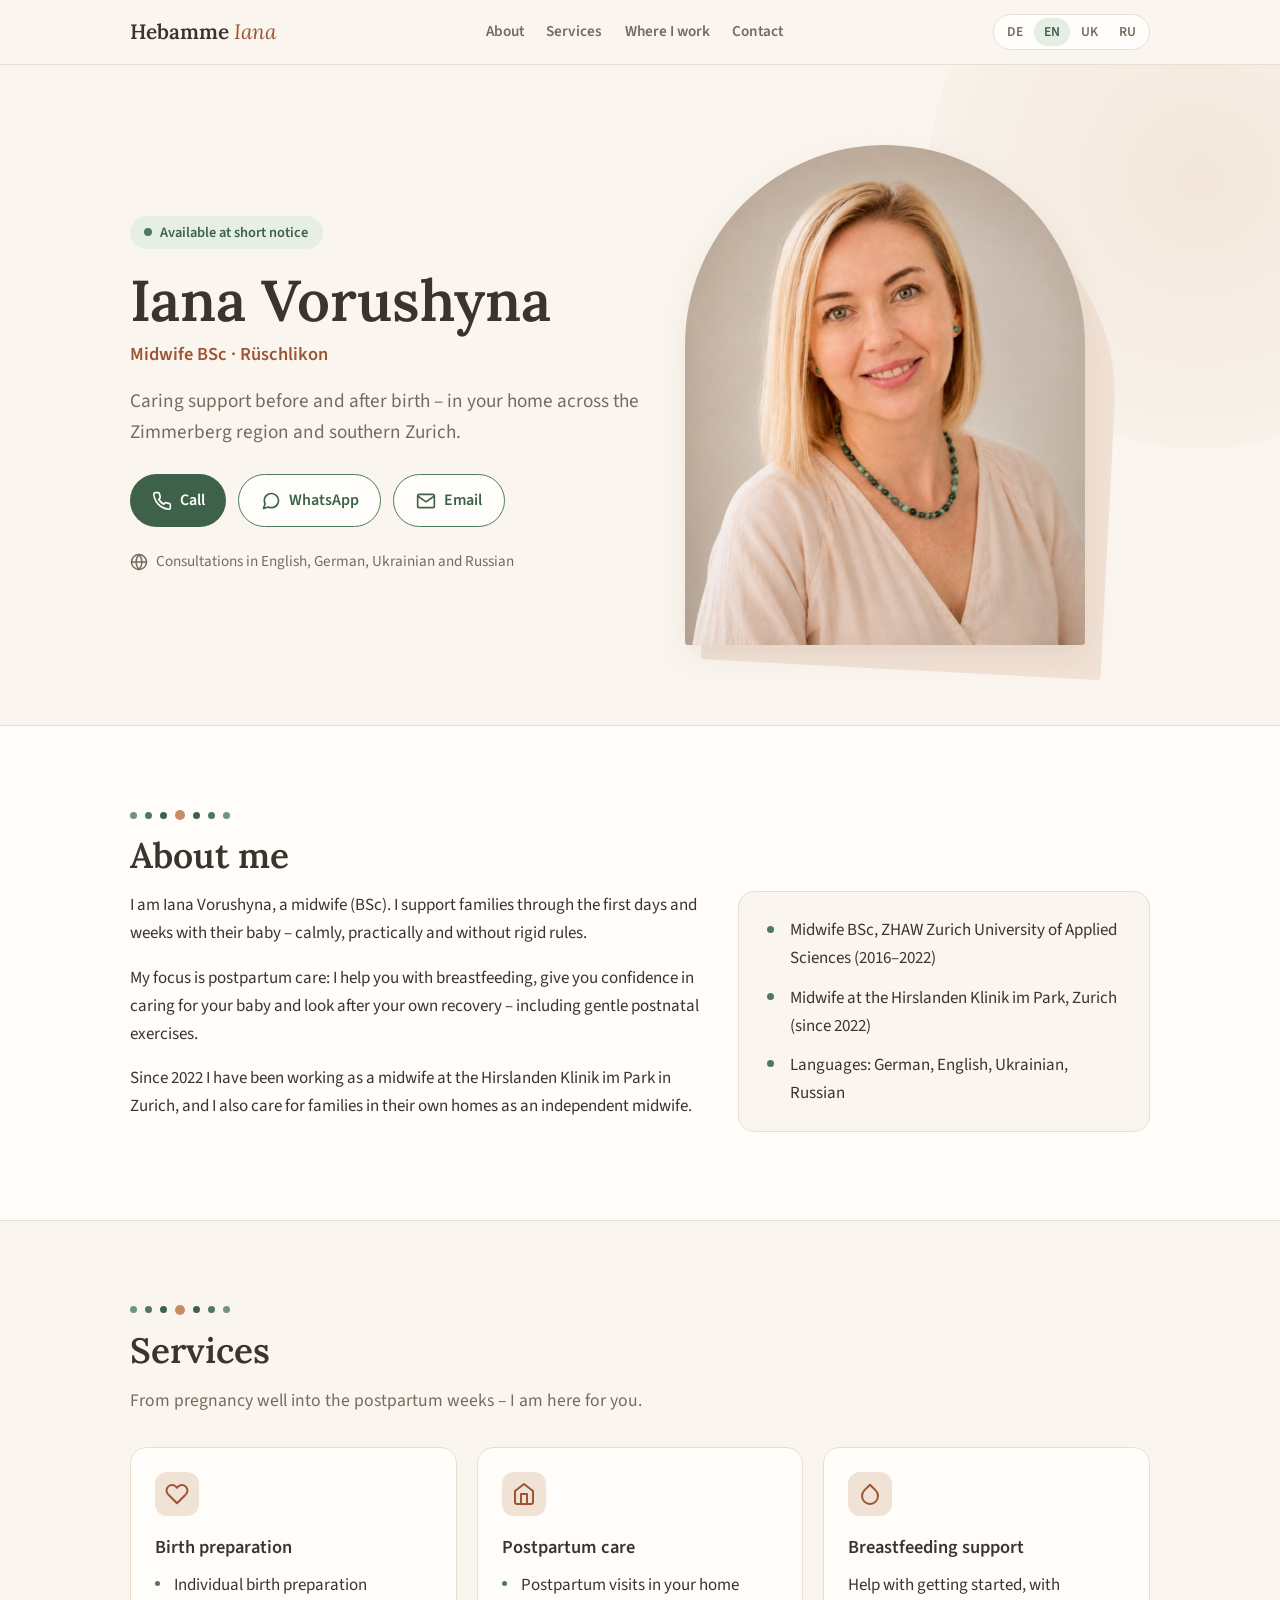
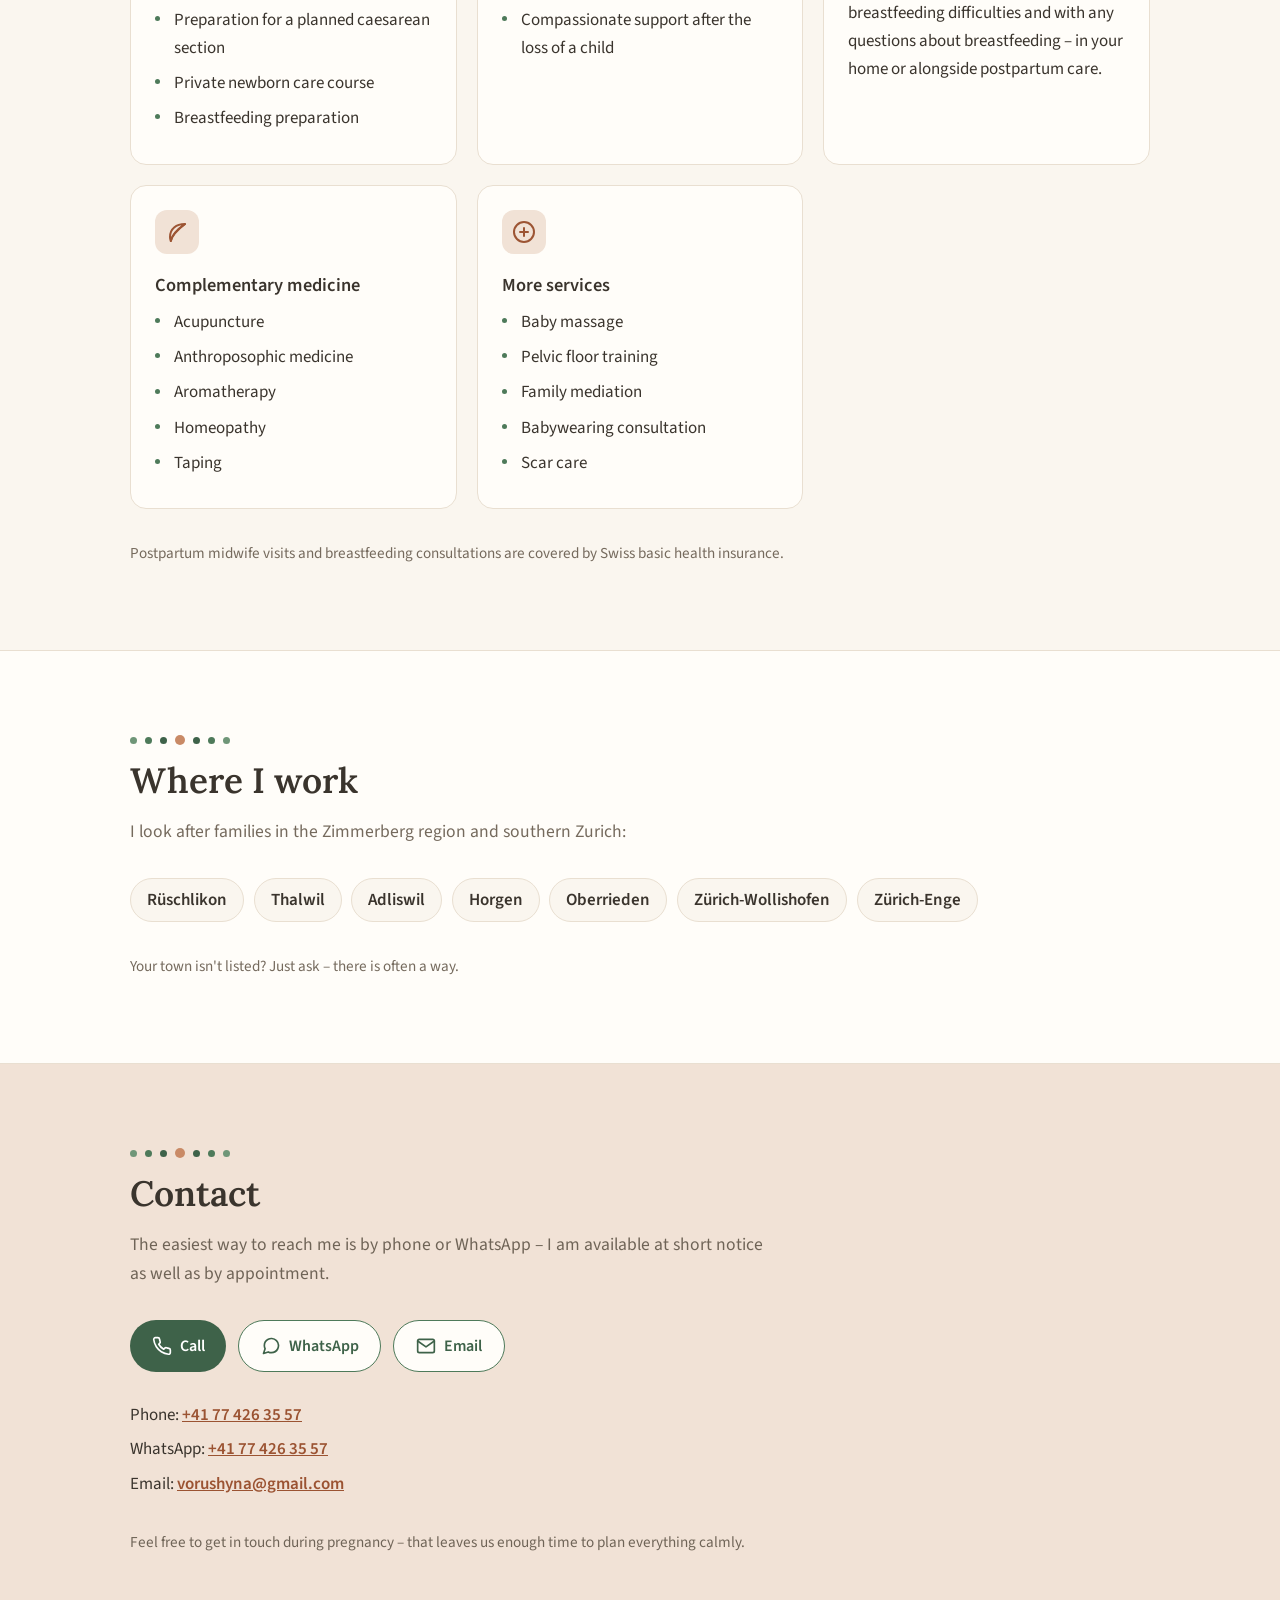
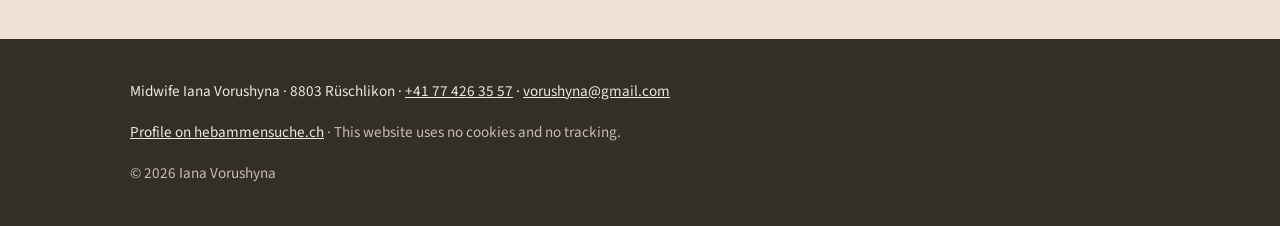
==== commit 3c44c245: "Show study years 2016-2022, drop years-of-experience line Co-Authored-By: Claude Fable 5 <noreply@an" ====
--- a/en/index.html
+++ b/en/index.html
@@ -22,6 +22,8 @@
   <link rel="apple-touch-icon" href="../img/apple-touch-icon.png">
   <link rel="preload" href="../fonts/lora-600.woff2" as="font" type="font/woff2" crossorigin>
   <link rel="preload" href="../fonts/source-sans-3-400.woff2" as="font" type="font/woff2" crossorigin>
+  <link rel="preload" href="../fonts/source-sans-3-600.woff2" as="font" type="font/woff2" crossorigin>
+  <link rel="preload" href="../fonts/lora-italic.woff2" as="font" type="font/woff2" crossorigin>
   <link rel="stylesheet" href="../css/style.css">
   <script src="../js/lang.js" defer></script>
   <script type="application/ld+json">
@@ -99,9 +101,8 @@
             <p>Since 2022 I have been working as a midwife at the Hirslanden Klinik im Park in Zurich, and I also care for families in their own homes as an independent midwife.</p>
           </div>
           <ul class="facts">
-            <li>Midwife BSc, ZHAW Zurich University of Applied Sciences (2016)</li>
+            <li>Midwife BSc, ZHAW Zurich University of Applied Sciences (2016–2022)</li>
             <li>Midwife at the Hirslanden Klinik im Park, Zurich (since 2022)</li>
-            <li>Around ten years of professional experience</li>
             <li>Languages: German, English, Ukrainian, Russian</li>
           </ul>
         </div>
--- a/css/style.css
+++ b/css/style.css
@@ -382,6 +382,12 @@
 @media (max-width: 899.98px) {
   .hero-photo { order: -1; width: min(300px, 78vw); }
 }
+/* Narrow phones (320px): brand + switcher need ~20px more than the row has */
+@media (max-width: 359.98px) {
+  .header-inner { gap: 0.5rem; }
+  .brand { font-size: 1.15rem; }
+  .lang-switcher a { padding: 0.15rem 0.4rem; font-size: 0.8rem; }
+}
 
 /* Reduced motion */
 @media (prefers-reduced-motion: reduce) {
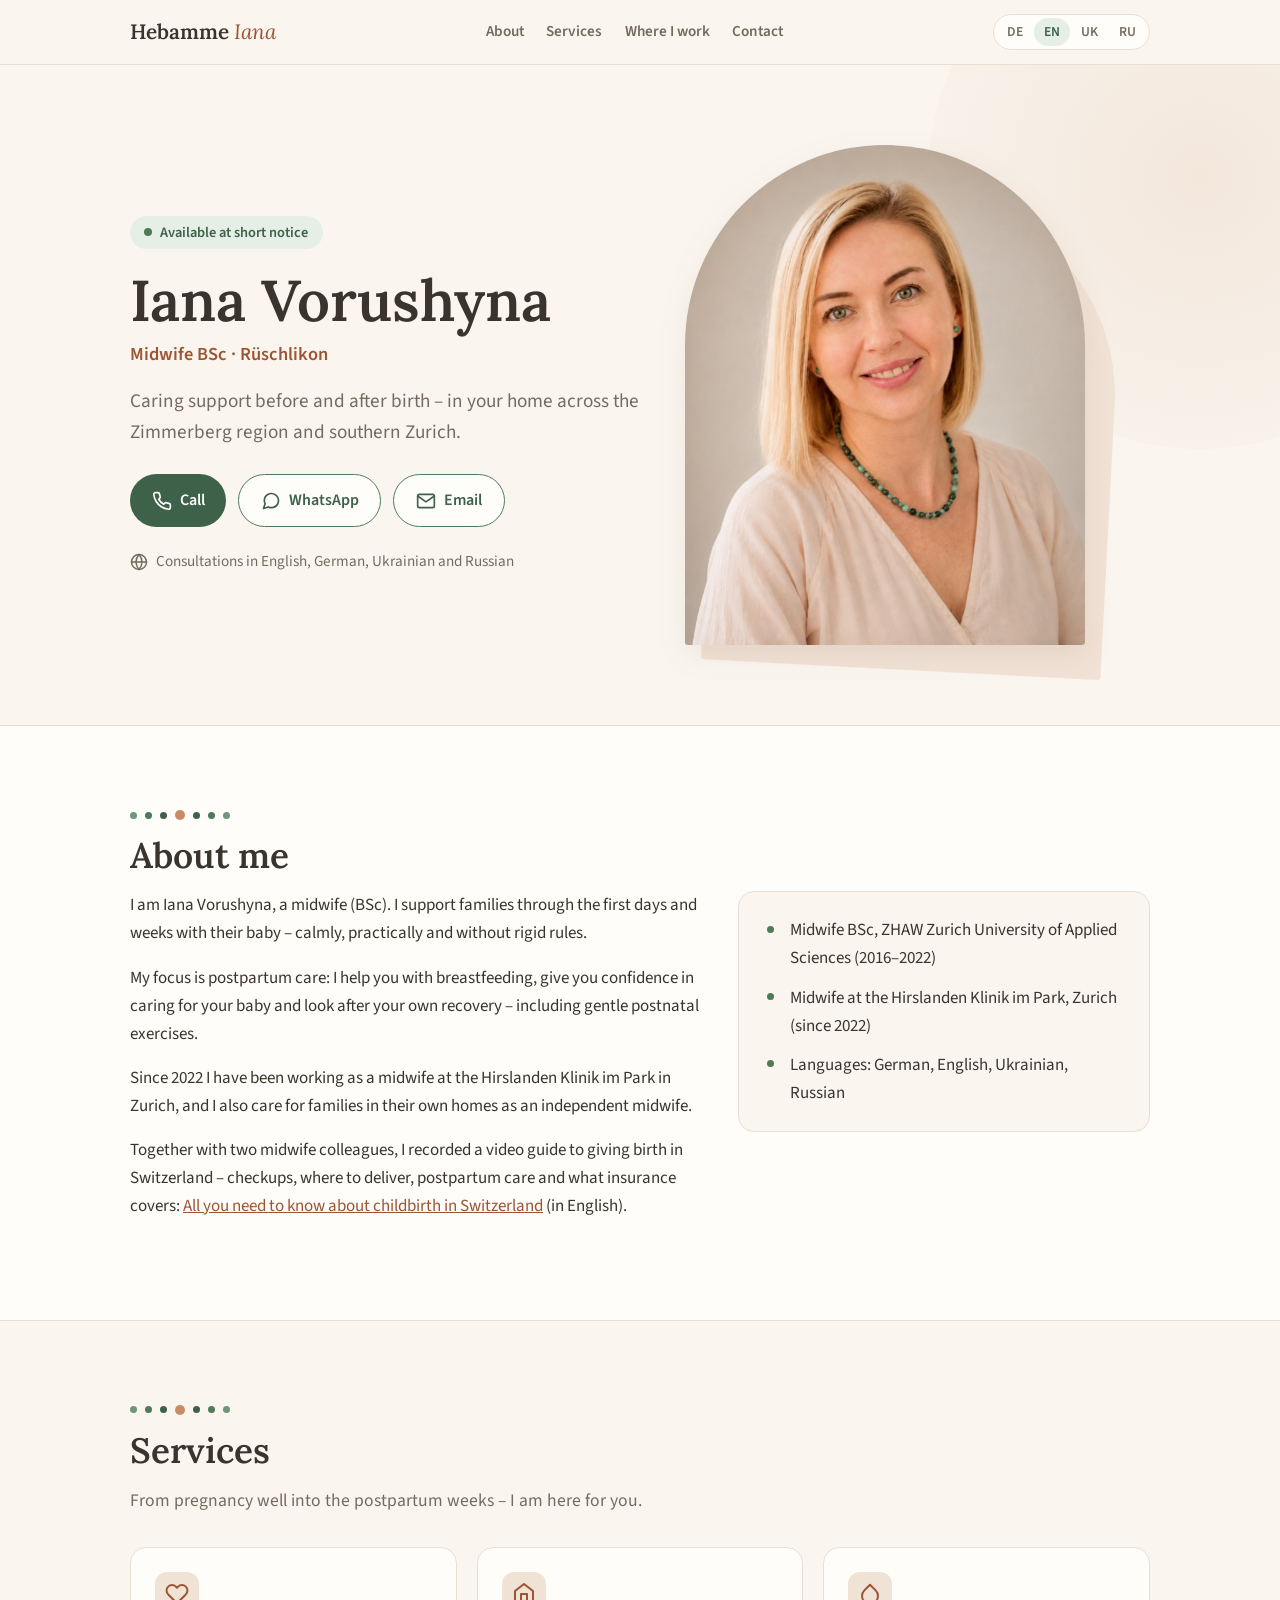
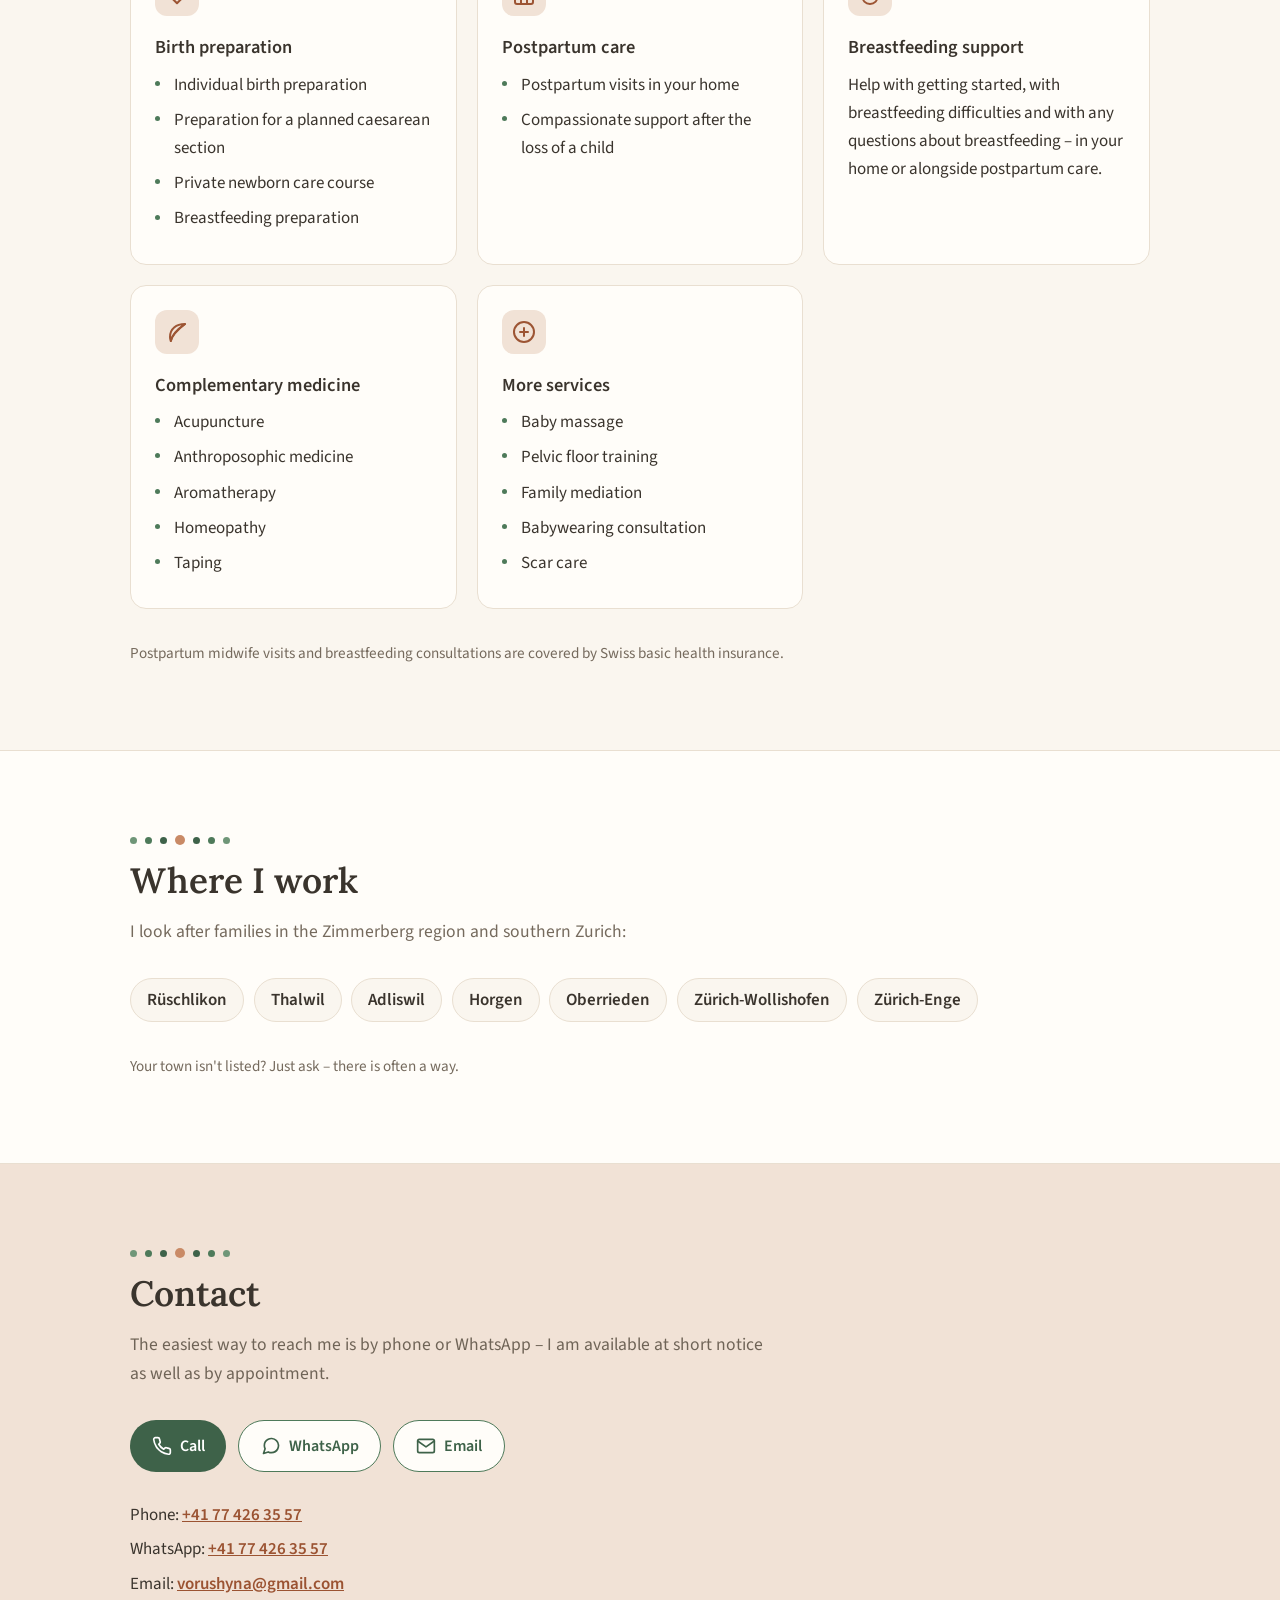
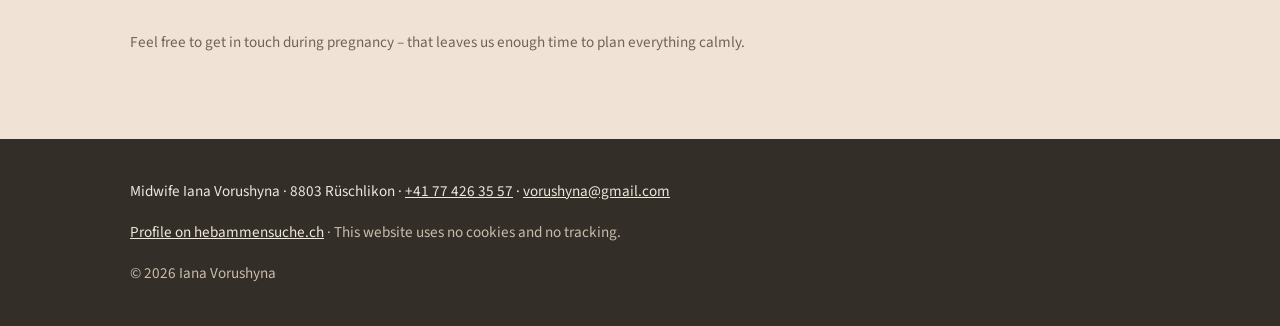
==== commit b10bb419: "Link English childbirth-in-Switzerland video Co-Authored-By: Claude Fable 5 <noreply@anthropic.com> " ====
--- a/en/index.html
+++ b/en/index.html
@@ -99,6 +99,7 @@
             <p>I am Iana Vorushyna, a midwife (BSc). I support families through the first days and weeks with their baby – calmly, practically and without rigid rules.</p>
             <p>My focus is postpartum care: I help you with breastfeeding, give you confidence in caring for your baby and look after your own recovery – including gentle postnatal exercises.</p>
             <p>Since 2022 I have been working as a midwife at the Hirslanden Klinik im Park in Zurich, and I also care for families in their own homes as an independent midwife.</p>
+            <p>Together with two midwife colleagues, I recorded a video guide to giving birth in Switzerland – checkups, where to deliver, postpartum care and what insurance covers: <a href="https://www.youtube.com/watch?v=KjY32Sb68HQ" target="_blank" rel="noopener">All you need to know about childbirth in Switzerland</a> (in English).</p>
           </div>
           <ul class="facts">
             <li>Midwife BSc, ZHAW Zurich University of Applied Sciences (2016–2022)</li>
